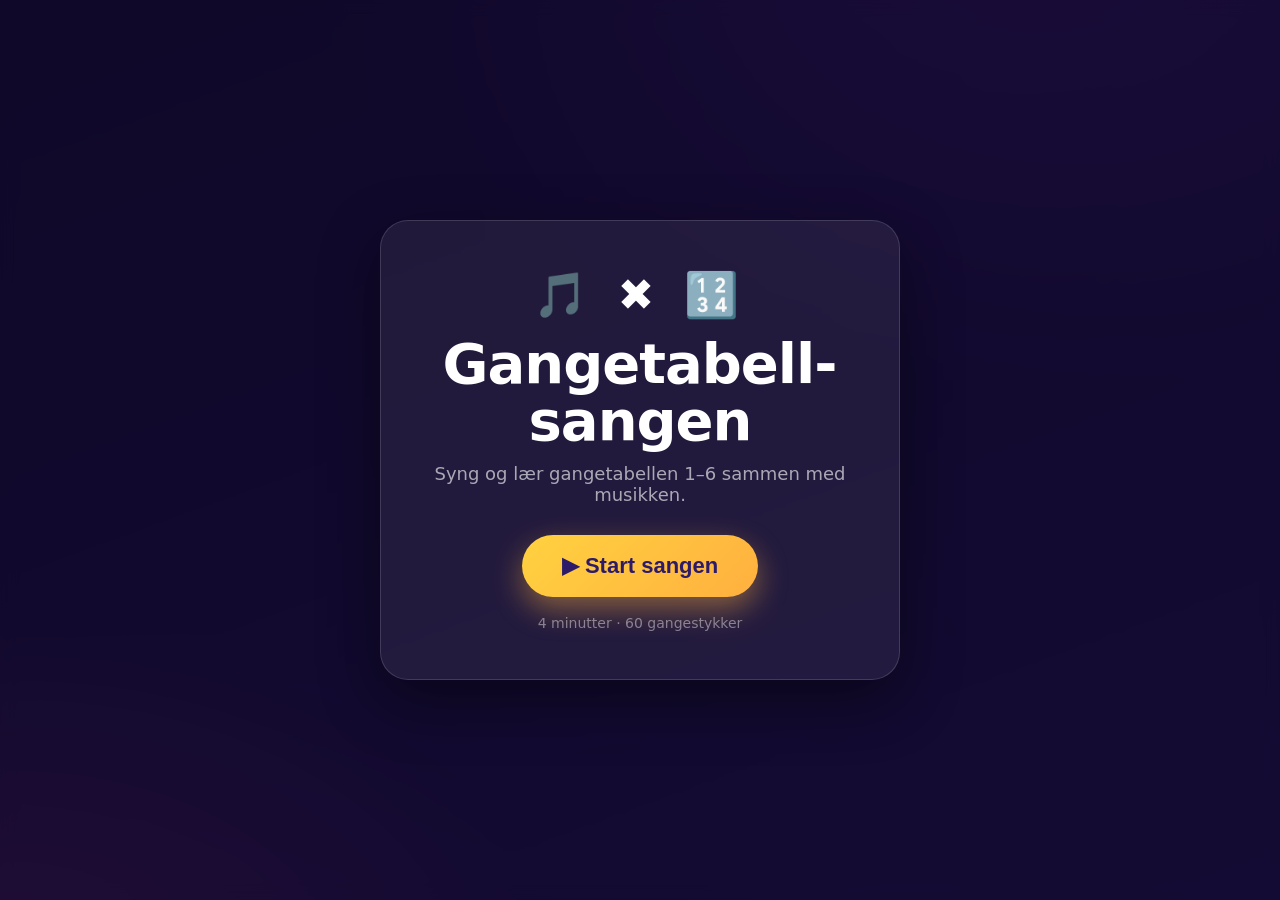
==== index.html @ 5bb3182e "Add animated multiplication-table sing-along synced to Gangertabell song A self-contained static inf" ====
<!DOCTYPE html>
<html lang="no">
<head>
  <meta charset="UTF-8" />
  <meta name="viewport" content="width=device-width, initial-scale=1.0, maximum-scale=1.0, user-scalable=no" />
  <title>Gangetabell-sangen · animasjon</title>
  <meta name="description" content="En animert gangetabell synket til Gangertabell-sangen." />
  <link rel="stylesheet" href="style.css" />
</head>
<body>
  <!-- Start overlay (required for audio autoplay policy) -->
  <div id="start" class="overlay">
    <div class="start-card">
      <div class="start-emoji">🎵 ✖️ 🔢</div>
      <h1>Gangetabell&shy;sangen</h1>
      <p>Syng og lær gangetabellen 1&ndash;6 sammen med musikken.</p>
      <button id="startBtn" class="play-btn">▶ Start sangen</button>
      <p class="hint">4 minutter · 60 gangestykker</p>
    </div>
  </div>

  <main id="stage" aria-hidden="true">
    <!-- Top bar: table chips + progress -->
    <header class="topbar">
      <div class="brand">Gangetabellen</div>
      <div id="tableChips" class="chips"></div>
      <button id="toggle" class="mini-btn" title="Pause/spill">❚❚</button>
    </header>

    <section class="content">
      <!-- Left: the spoken fact, big -->
      <div class="fact-pane">
        <div id="factEq" class="equation">
          <span class="fa">1</span>
          <span class="op">×</span>
          <span class="fb">1</span>
          <span class="eq">=</span>
          <span class="fc">1</span>
        </div>
        <div id="lyric" class="lyric">&nbsp;</div>
        <div id="array" class="array" aria-label="visualisering av gangestykket"></div>
      </div>

      <!-- Right: the 10x10 Pythagoras grid filling in -->
      <div class="grid-pane">
        <div class="grid-title">Gangetabellen din vokser</div>
        <div id="grid" class="grid"></div>
      </div>
    </section>

    <!-- Progress bar synced to audio -->
    <footer class="progress-wrap">
      <div id="progress" class="progress"><div id="progressFill" class="progress-fill"></div></div>
      <div id="time" class="time">0:00 / 4:00</div>
    </footer>
  </main>

  <audio id="audio" preload="auto" src="assets/gangertabell.m4a"></audio>

  <script src="data.js"></script>
  <script src="app.js"></script>
</body>
</html>
---- style.css ----
:root{
  --bg-1:#1a1040;
  --bg-2:#2d1b69;
  --ink:#ffffff;
  --muted:rgba(255,255,255,.62);
  --card:rgba(255,255,255,.07);
  --card-border:rgba(255,255,255,.14);
  --accent:#ffd23f;
  --accent-2:#ff6b9d;
  --good:#3ddc97;
  --cell:rgba(255,255,255,.06);
  --shadow:0 20px 60px rgba(0,0,0,.45);
  --tableHue:265;
}

*{box-sizing:border-box;margin:0;padding:0}
html,body{height:100%}
body{
  font-family:"Trebuchet MS","Segoe UI",system-ui,-apple-system,sans-serif;
  color:var(--ink);
  background:
    radial-gradient(1200px 800px at 80% -10%, hsla(var(--tableHue),70%,55%,.35), transparent 60%),
    radial-gradient(1000px 700px at 0% 110%, hsla(calc(var(--tableHue) + 60),70%,55%,.30), transparent 55%),
    linear-gradient(160deg,var(--bg-1),var(--bg-2));
  overflow:hidden;
  transition:background .9s ease;
  -webkit-font-smoothing:antialiased;
}

/* ---------- Start overlay ---------- */
.overlay{
  position:fixed;inset:0;display:grid;place-items:center;z-index:50;
  background:rgba(12,6,32,.72);backdrop-filter:blur(8px);
  transition:opacity .5s ease,visibility .5s;
}
.overlay.hide{opacity:0;visibility:hidden}
.start-card{
  text-align:center;padding:48px 40px;max-width:520px;width:90%;
  background:var(--card);border:1px solid var(--card-border);border-radius:28px;
  box-shadow:var(--shadow);
}
.start-emoji{font-size:44px;letter-spacing:8px;margin-bottom:14px}
.start-card h1{font-size:clamp(34px,6vw,56px);line-height:1.02;letter-spacing:-1px}
.start-card p{color:var(--muted);margin-top:14px;font-size:18px}
.play-btn{
  margin-top:30px;border:0;cursor:pointer;
  font-size:22px;font-weight:700;color:#2d1b69;
  background:linear-gradient(135deg,var(--accent),#ffb03f);
  padding:18px 40px;border-radius:999px;
  box-shadow:0 12px 30px rgba(255,176,63,.45);
  transition:transform .15s ease,box-shadow .15s ease;
}
.play-btn:hover{transform:translateY(-2px) scale(1.03);box-shadow:0 16px 38px rgba(255,176,63,.55)}
.play-btn:active{transform:translateY(0) scale(.99)}
.hint{font-size:14px!important;margin-top:18px!important;opacity:.7}

/* ---------- Stage ---------- */
#stage{height:100%;display:flex;flex-direction:column;padding:18px clamp(16px,3vw,42px) 14px;opacity:0;transition:opacity .6s ease}
#stage.live{opacity:1}

.topbar{display:flex;align-items:center;gap:16px;flex-wrap:wrap}
.brand{font-weight:800;font-size:18px;letter-spacing:.5px;opacity:.85;white-space:nowrap}
.chips{display:flex;gap:8px;flex:1;flex-wrap:wrap}
.chip{
  width:38px;height:38px;border-radius:12px;display:grid;place-items:center;
  font-weight:800;font-size:16px;color:var(--muted);
  background:var(--cell);border:1px solid transparent;transition:all .35s ease;
}
.chip.done{color:var(--ink);background:rgba(61,220,151,.16);border-color:rgba(61,220,151,.35)}
.chip.active{
  color:#2d1b69;background:var(--accent);border-color:var(--accent);
  transform:scale(1.14);box-shadow:0 8px 20px rgba(255,210,63,.45)
}
.mini-btn{
  border:1px solid var(--card-border);background:var(--card);color:var(--ink);
  width:44px;height:44px;border-radius:12px;font-size:16px;cursor:pointer;transition:background .2s
}
.mini-btn:hover{background:rgba(255,255,255,.15)}

.content{flex:1;display:grid;grid-template-columns:1.15fr .85fr;gap:clamp(18px,3vw,46px);align-items:center;min-height:0;padding:10px 0}

/* ---------- Fact pane ---------- */
.fact-pane{display:flex;flex-direction:column;justify-content:center;gap:22px;min-width:0}
.equation{
  font-weight:800;letter-spacing:-2px;line-height:1;
  font-size:clamp(54px,11vw,140px);
  display:flex;align-items:center;gap:.12em;flex-wrap:wrap;
}
.equation .op,.equation .eq{color:var(--accent-2);opacity:.85}
.equation .fc{color:var(--accent)}
.equation span{display:inline-block;transition:transform .25s ease}
.equation.pop .fa{animation:pop .45s ease}
.equation.pop .fb{animation:pop .45s ease .06s}
.equation.pop .fc{animation:popC .6s cubic-bezier(.2,1.4,.4,1) .14s both}
@keyframes pop{0%{transform:translateY(.12em)}50%{transform:translateY(-.06em) scale(1.06)}100%{transform:none}}
@keyframes popC{0%{transform:scale(.3);opacity:0}60%{transform:scale(1.18)}100%{transform:scale(1);opacity:1}}

.lyric{font-size:clamp(18px,2.4vw,26px);color:var(--accent);font-weight:700;min-height:1.4em;transition:opacity .3s}
.lyric.enc{color:var(--good)}

.array{display:flex;flex-direction:column;gap:6px}
.array .row{display:flex;gap:6px}
.array .dot{
  width:clamp(12px,1.8vw,22px);height:clamp(12px,1.8vw,22px);border-radius:50%;
  background:linear-gradient(135deg,var(--accent-2),#c44569);
  transform:scale(0);animation:dotIn .35s cubic-bezier(.2,1.4,.4,1) forwards;
  box-shadow:0 3px 8px rgba(0,0,0,.25)
}
@keyframes dotIn{to{transform:scale(1)}}

/* ---------- Grid pane ---------- */
.grid-pane{display:flex;flex-direction:column;gap:12px;align-items:center;min-width:0}
.grid-title{color:var(--muted);font-size:15px;font-weight:600;letter-spacing:.4px}
.grid{
  display:grid;grid-template-columns:repeat(10,1fr);gap:clamp(3px,.5vw,6px);
  width:min(100%,460px);aspect-ratio:1;
}
.grid .g{
  border-radius:7px;display:grid;place-items:center;
  font-size:clamp(8px,1.1vw,13px);font-weight:700;
  background:var(--cell);color:transparent;transition:all .4s ease;user-select:none
}
.grid .g.solved{background:rgba(61,220,151,.20);color:var(--ink)}
.grid .g.active{
  background:var(--accent);color:#2d1b69;transform:scale(1.18);z-index:2;
  box-shadow:0 6px 16px rgba(255,210,63,.55)
}

/* ---------- Progress ---------- */
.progress-wrap{display:flex;align-items:center;gap:14px;padding-top:6px}
.progress{flex:1;height:10px;border-radius:999px;background:var(--cell);cursor:pointer;overflow:hidden}
.progress-fill{height:100%;width:0;border-radius:999px;background:linear-gradient(90deg,var(--accent-2),var(--accent));transition:width .1s linear}
.time{font-variant-numeric:tabular-nums;color:var(--muted);font-size:14px;white-space:nowrap;font-weight:600}

@media (max-width:820px){
  .content{grid-template-columns:1fr;gap:14px;padding:0}
  .grid{width:min(80%,320px)}
  .equation{font-size:clamp(44px,16vw,90px)}
  .array .dot{width:14px;height:14px}
}
@media (max-width:820px) and (orientation:landscape){
  .content{grid-template-columns:1fr 1fr}
}
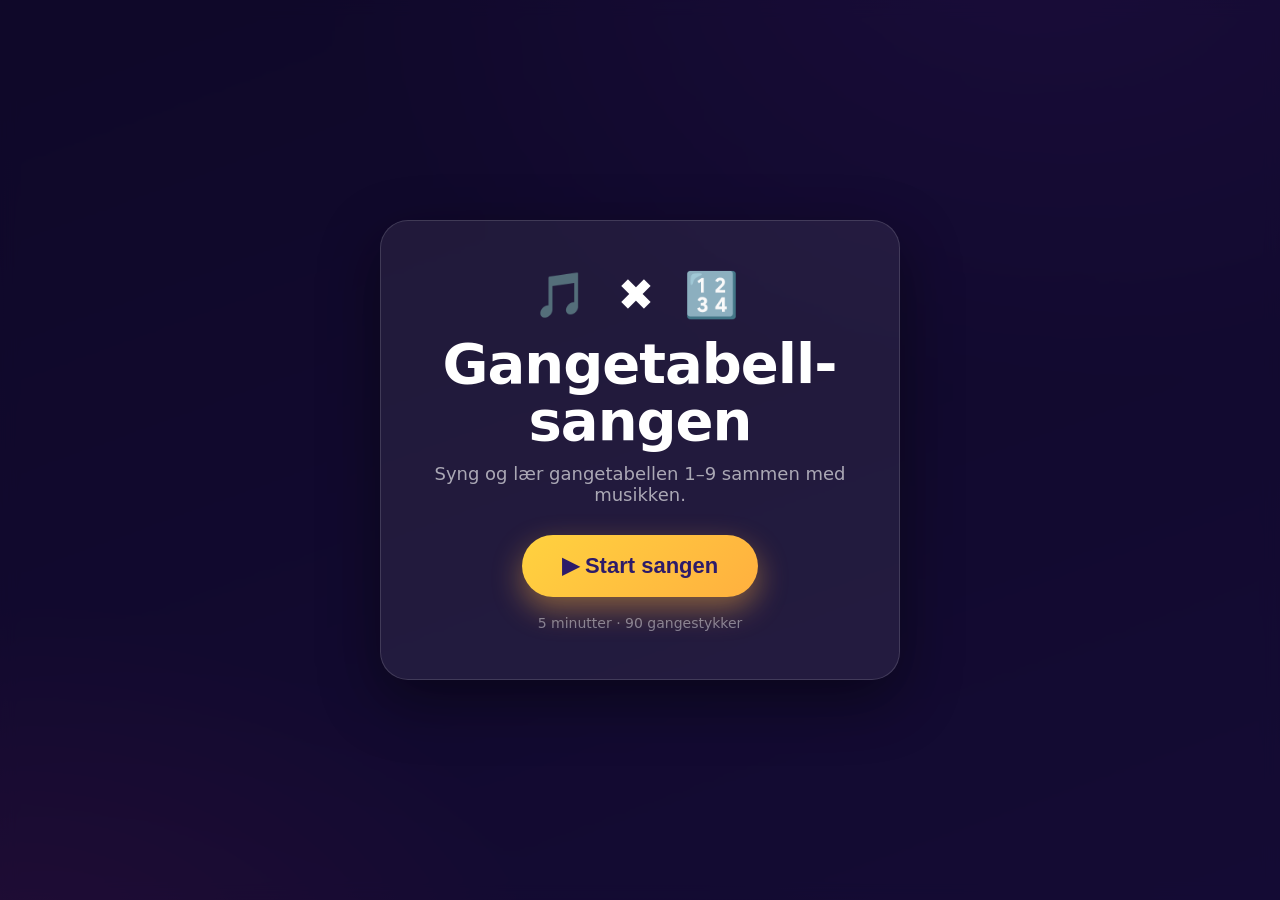
==== commit d730ba65: "Add 1-9 multiplication song with animated intro/outro and per-frame motion Second song (tables 1-9, " ====
--- a/index.html
+++ b/index.html
@@ -13,9 +13,9 @@
     <div class="start-card">
       <div class="start-emoji">🎵 ✖️ 🔢</div>
       <h1>Gangetabell&shy;sangen</h1>
-      <p>Syng og lær gangetabellen 1&ndash;6 sammen med musikken.</p>
+      <p>Syng og lær gangetabellen 1&ndash;9 sammen med musikken.</p>
       <button id="startBtn" class="play-btn">▶ Start sangen</button>
-      <p class="hint">4 minutter · 60 gangestykker</p>
+      <p class="hint">5 minutter · 90 gangestykker</p>
     </div>
   </div>
 
@@ -55,7 +55,26 @@
     </footer>
   </main>
 
-  <audio id="audio" preload="auto" src="assets/gangertabell.m4a"></audio>
+  <!-- Intro / outro cards (used by the video exporter; hidden in the live page) -->
+  <div id="intro" class="scene">
+    <div class="scene-inner">
+      <div id="introNotes" class="float-notes"></div>
+      <div id="introKicker" class="kicker">SYNG &amp; LÆR</div>
+      <h1 id="introTitle" class="scene-title">Gangetabellen</h1>
+      <div id="introSub" class="scene-sub">1 &mdash; 9 &nbsp;·&nbsp; bli med og syng!</div>
+    </div>
+  </div>
+
+  <div id="outro" class="scene">
+    <div class="scene-inner">
+      <div id="outroEmoji" class="scene-emoji">🎉</div>
+      <h1 id="outroTitle" class="scene-title">Bra jobba!</h1>
+      <div id="outroSub" class="scene-sub">Takk for at du så på</div>
+      <div id="outroCta" class="scene-cta">👍 Lik &nbsp;·&nbsp; 🔔 Abonner</div>
+    </div>
+  </div>
+
+  <audio id="audio" preload="auto" src="assets/gangertabell_1-9.m4a"></audio>
 
   <script src="data.js"></script>
   <script src="app.js"></script>
--- a/style.css
+++ b/style.css
@@ -132,6 +132,39 @@
 .progress-fill{height:100%;width:0;border-radius:999px;background:linear-gradient(90deg,var(--accent-2),var(--accent));transition:width .1s linear}
 .time{font-variant-numeric:tabular-nums;color:var(--muted);font-size:14px;white-space:nowrap;font-weight:600}
 
+/* ---------- intro / outro scenes (video export) ---------- */
+.scene{
+  position:fixed;inset:0;z-index:40;display:none;place-items:center;text-align:center;
+  background:
+    radial-gradient(900px 600px at 50% 20%, hsla(var(--tableHue),75%,55%,.40), transparent 60%),
+    linear-gradient(160deg,var(--bg-1),var(--bg-2));
+}
+.scene.show{display:grid}
+.scene-inner{position:relative;padding:0 6vw}
+.kicker{
+  font-size:clamp(14px,2.2vw,22px);font-weight:800;letter-spacing:.5em;
+  color:var(--accent);text-indent:.5em;margin-bottom:18px
+}
+.scene-title{
+  font-size:clamp(40px,8.6vw,116px);line-height:.95;letter-spacing:-2px;font-weight:800;
+  text-shadow:0 20px 60px rgba(0,0,0,.4);max-width:92vw
+}
+.scene-sub{font-size:clamp(18px,3.2vw,34px);color:var(--muted);margin-top:22px;font-weight:600}
+.scene-emoji{font-size:clamp(60px,12vw,120px);margin-bottom:6px}
+.scene-cta{
+  margin-top:34px;display:inline-block;font-size:clamp(16px,2.6vw,26px);font-weight:800;color:#2d1b69;
+  background:linear-gradient(135deg,var(--accent),#ffb03f);padding:14px 32px;border-radius:999px;
+  box-shadow:0 14px 34px rgba(255,176,63,.45)
+}
+.float-notes{position:absolute;inset:-40px 0;pointer-events:none}
+.float-notes .n{position:absolute;font-size:clamp(22px,4vw,44px);opacity:.0}
+
+/* ---------- render mode (offline video export) ----------
+   Freeze entrance animations so each captured frame is a clean, settled
+   state; dots default to scale(0) for the live grow-in, so force them on. */
+.render *{animation:none!important;transition:none!important}
+.render .array .dot{transform:scale(1)!important}
+
 @media (max-width:820px){
   .content{grid-template-columns:1fr;gap:14px;padding:0}
   .grid{width:min(80%,320px)}
